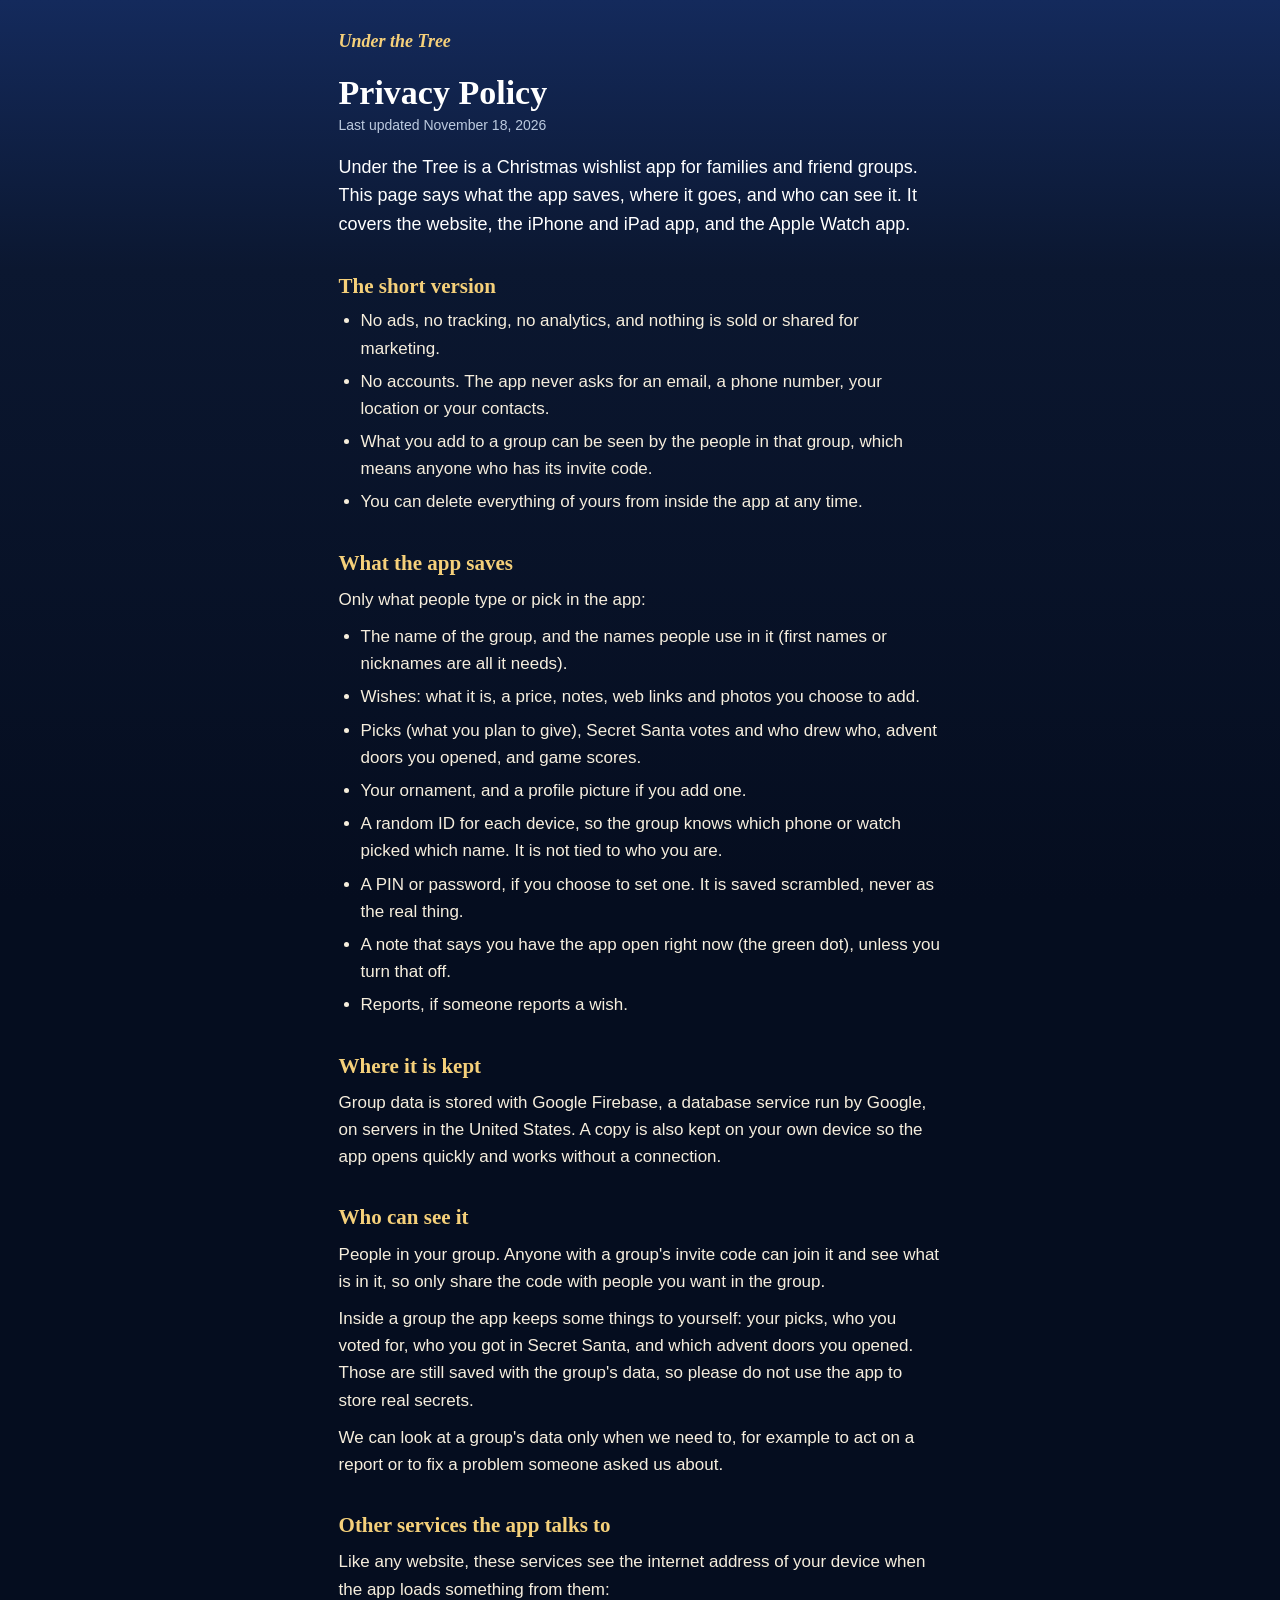
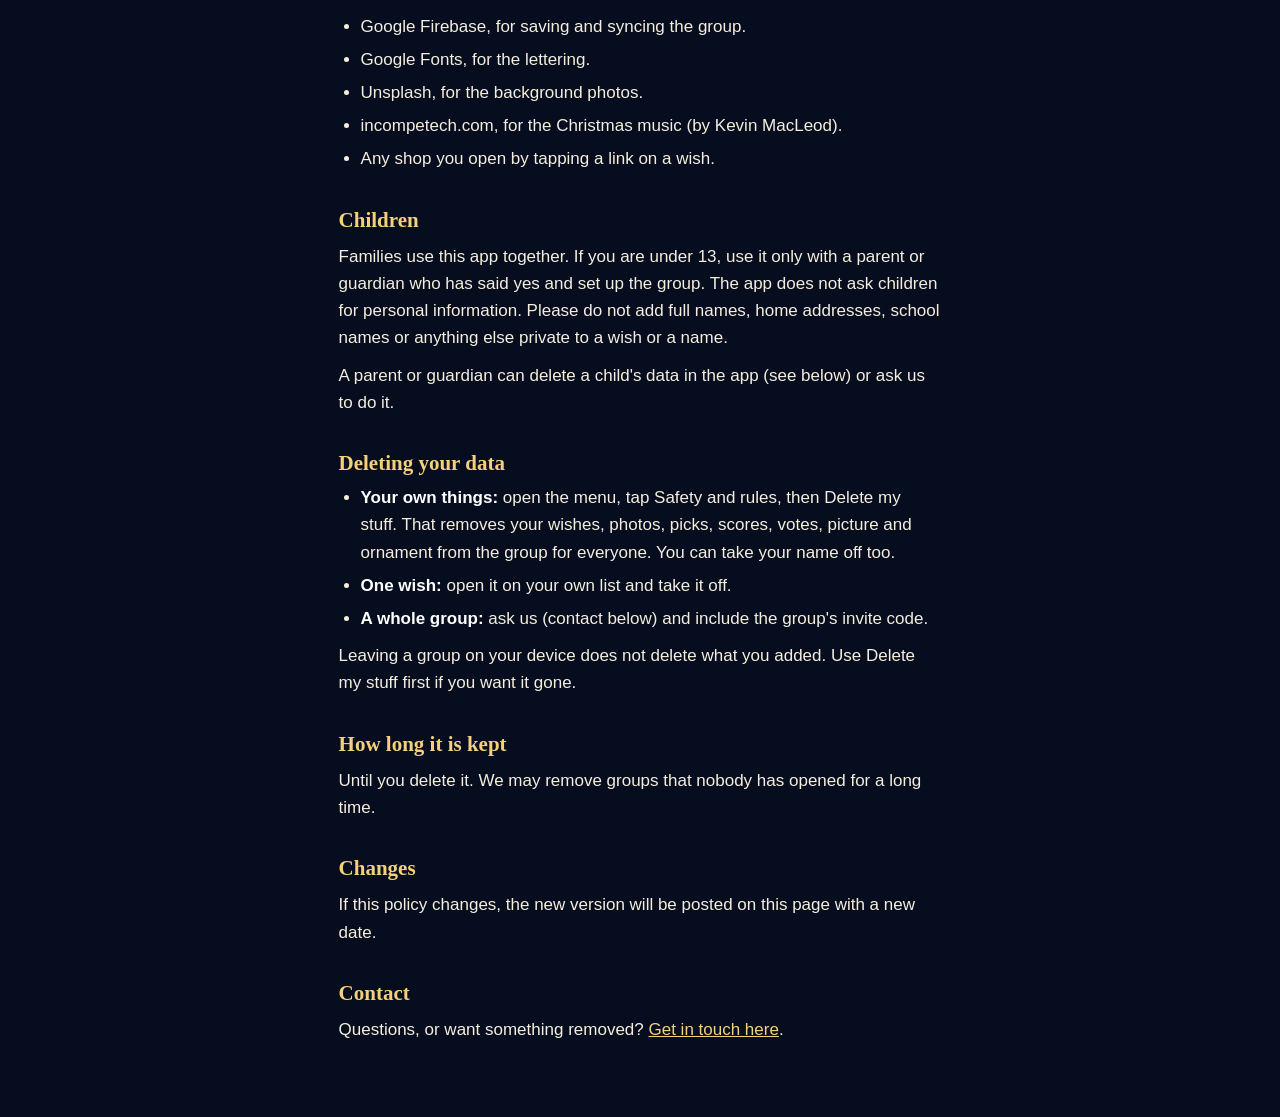
==== privacy.html @ 67383706 "Safety and rules: report or hide a wish, hide a list, delete my stuff, privacy, terms and help pages" ====
<!doctype html>
<html lang="en">
<head>
<meta charset="utf-8">
<meta name="viewport" content="width=device-width,initial-scale=1">
<title>Privacy Policy - Under the Tree</title>
<link rel="icon" href="icon-192.png">
<link rel="stylesheet" href="legal.css">
</head>
<body>
<main>
<a class="home" href="./">Under the Tree</a>
<h1>Privacy Policy</h1>
<p class="date">Last updated November 18, 2026</p>

<p class="lead">Under the Tree is a Christmas wishlist app for families and friend groups. This page says what the app saves, where it goes, and who can see it. It covers the website, the iPhone and iPad app, and the Apple Watch app.</p>

<h2>The short version</h2>
<ul>
<li>No ads, no tracking, no analytics, and nothing is sold or shared for marketing.</li>
<li>No accounts. The app never asks for an email, a phone number, your location or your contacts.</li>
<li>What you add to a group can be seen by the people in that group, which means anyone who has its invite code.</li>
<li>You can delete everything of yours from inside the app at any time.</li>
</ul>

<h2>What the app saves</h2>
<p>Only what people type or pick in the app:</p>
<ul>
<li>The name of the group, and the names people use in it (first names or nicknames are all it needs).</li>
<li>Wishes: what it is, a price, notes, web links and photos you choose to add.</li>
<li>Picks (what you plan to give), Secret Santa votes and who drew who, advent doors you opened, and game scores.</li>
<li>Your ornament, and a profile picture if you add one.</li>
<li>A random ID for each device, so the group knows which phone or watch picked which name. It is not tied to who you are.</li>
<li>A PIN or password, if you choose to set one. It is saved scrambled, never as the real thing.</li>
<li>A note that says you have the app open right now (the green dot), unless you turn that off.</li>
<li>Reports, if someone reports a wish.</li>
</ul>

<h2>Where it is kept</h2>
<p>Group data is stored with Google Firebase, a database service run by Google, on servers in the United States. A copy is also kept on your own device so the app opens quickly and works without a connection.</p>

<h2>Who can see it</h2>
<p>People in your group. Anyone with a group's invite code can join it and see what is in it, so only share the code with people you want in the group.</p>
<p>Inside a group the app keeps some things to yourself: your picks, who you voted for, who you got in Secret Santa, and which advent doors you opened. Those are still saved with the group's data, so please do not use the app to store real secrets.</p>
<p>We can look at a group's data only when we need to, for example to act on a report or to fix a problem someone asked us about.</p>

<h2>Other services the app talks to</h2>
<p>Like any website, these services see the internet address of your device when the app loads something from them:</p>
<ul>
<li>Google Firebase, for saving and syncing the group.</li>
<li>Google Fonts, for the lettering.</li>
<li>Unsplash, for the background photos.</li>
<li>incompetech.com, for the Christmas music (by Kevin MacLeod).</li>
<li>Any shop you open by tapping a link on a wish.</li>
</ul>

<h2>Children</h2>
<p>Families use this app together. If you are under 13, use it only with a parent or guardian who has said yes and set up the group. The app does not ask children for personal information. Please do not add full names, home addresses, school names or anything else private to a wish or a name.</p>
<p>A parent or guardian can delete a child's data in the app (see below) or ask us to do it.</p>

<h2>Deleting your data</h2>
<ul>
<li><strong>Your own things:</strong> open the menu, tap Safety and rules, then Delete my stuff. That removes your wishes, photos, picks, scores, votes, picture and ornament from the group for everyone. You can take your name off too.</li>
<li><strong>One wish:</strong> open it on your own list and take it off.</li>
<li><strong>A whole group:</strong> ask us (contact below) and include the group's invite code.</li>
</ul>
<p>Leaving a group on your device does not delete what you added. Use Delete my stuff first if you want it gone.</p>

<h2>How long it is kept</h2>
<p>Until you delete it. We may remove groups that nobody has opened for a long time.</p>

<h2>Changes</h2>
<p>If this policy changes, the new version will be posted on this page with a new date.</p>

<h2>Contact</h2>
<p id="contact">Questions, or want something removed? <a href="support.html">Get in touch here</a>.</p>
</main>
</body>
</html>
---- legal.css ----
/* The privacy, terms and help pages: quiet and easy to read, in the app's own colors. */
:root { --night: #0b1730; --deep: #050d1f; --gold: #f5d07a; --cream: #f6eedd; --muted: #bccadf; --line: rgba(255, 255, 255, .14); }
* { box-sizing: border-box; }
html { background: var(--deep); }
body { margin: 0; min-height: 100vh; background: linear-gradient(#142a5c, var(--night) 30%, var(--deep)) fixed; color: var(--cream); font: 17px/1.6 "DM Sans", -apple-system, "Segoe UI", Roboto, sans-serif; }
main { max-width: 68ch; margin: 0 auto; padding: 28px 20px 64px; }
.home { display: inline-block; color: var(--gold); font: italic 700 18px/1 Georgia, "Times New Roman", serif; text-decoration: none; }
h1 { font: 700 34px/1.15 Georgia, "Times New Roman", serif; margin: 18px 0 2px; color: #fff; }
h2 { font: 700 21px/1.25 Georgia, "Times New Roman", serif; margin: 34px 0 6px; color: var(--gold); }
p, li { color: var(--cream); }
p { margin: 10px 0; }
ul { margin: 8px 0; padding-left: 22px; }
li { margin: 6px 0; }
.date { color: var(--muted); font-size: 14px; margin: 0; }
.lead { font-size: 18px; color: #fff; margin-top: 16px; }
a { color: var(--gold); }
a:focus-visible { outline: 2px solid var(--gold); outline-offset: 3px; border-radius: 3px; }
strong { color: #fff; }
.foot { margin-top: 36px; padding-top: 16px; border-top: 1px solid var(--line); display: flex; gap: 22px; font-size: 15px; }
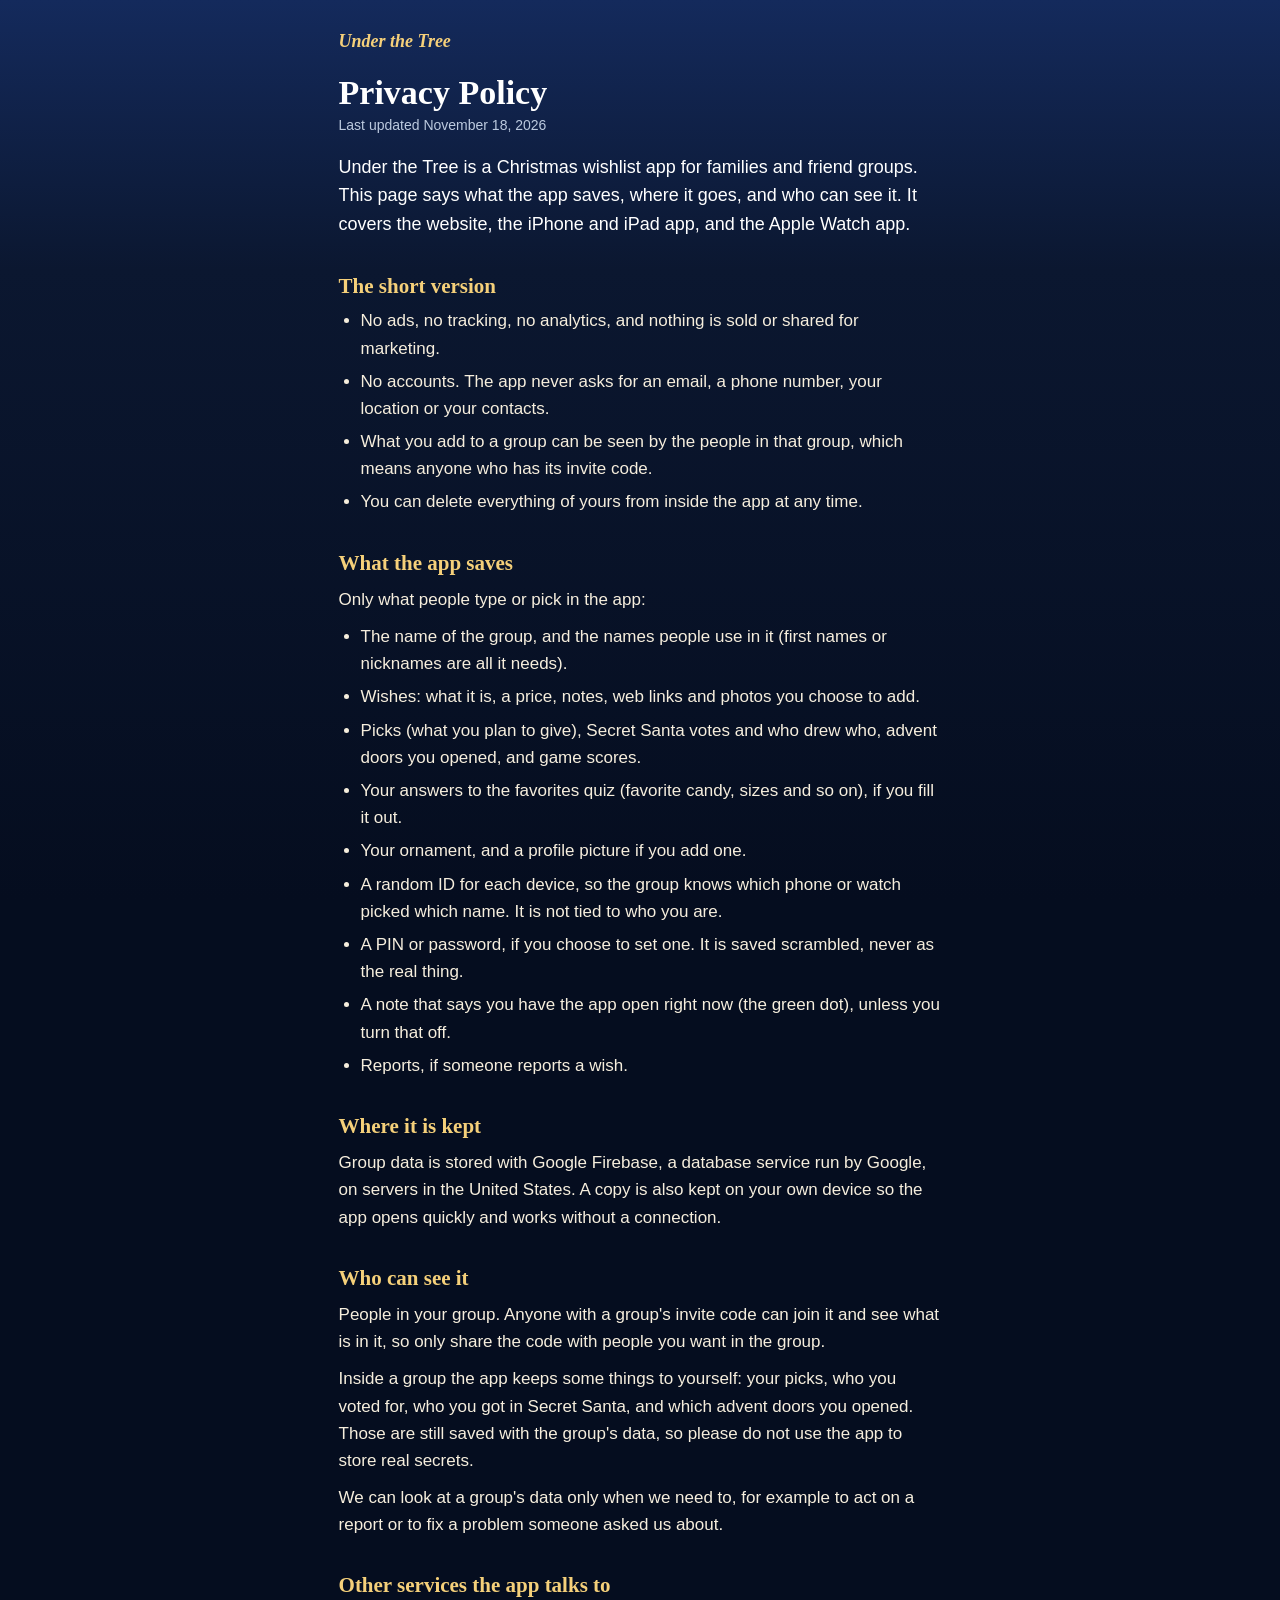
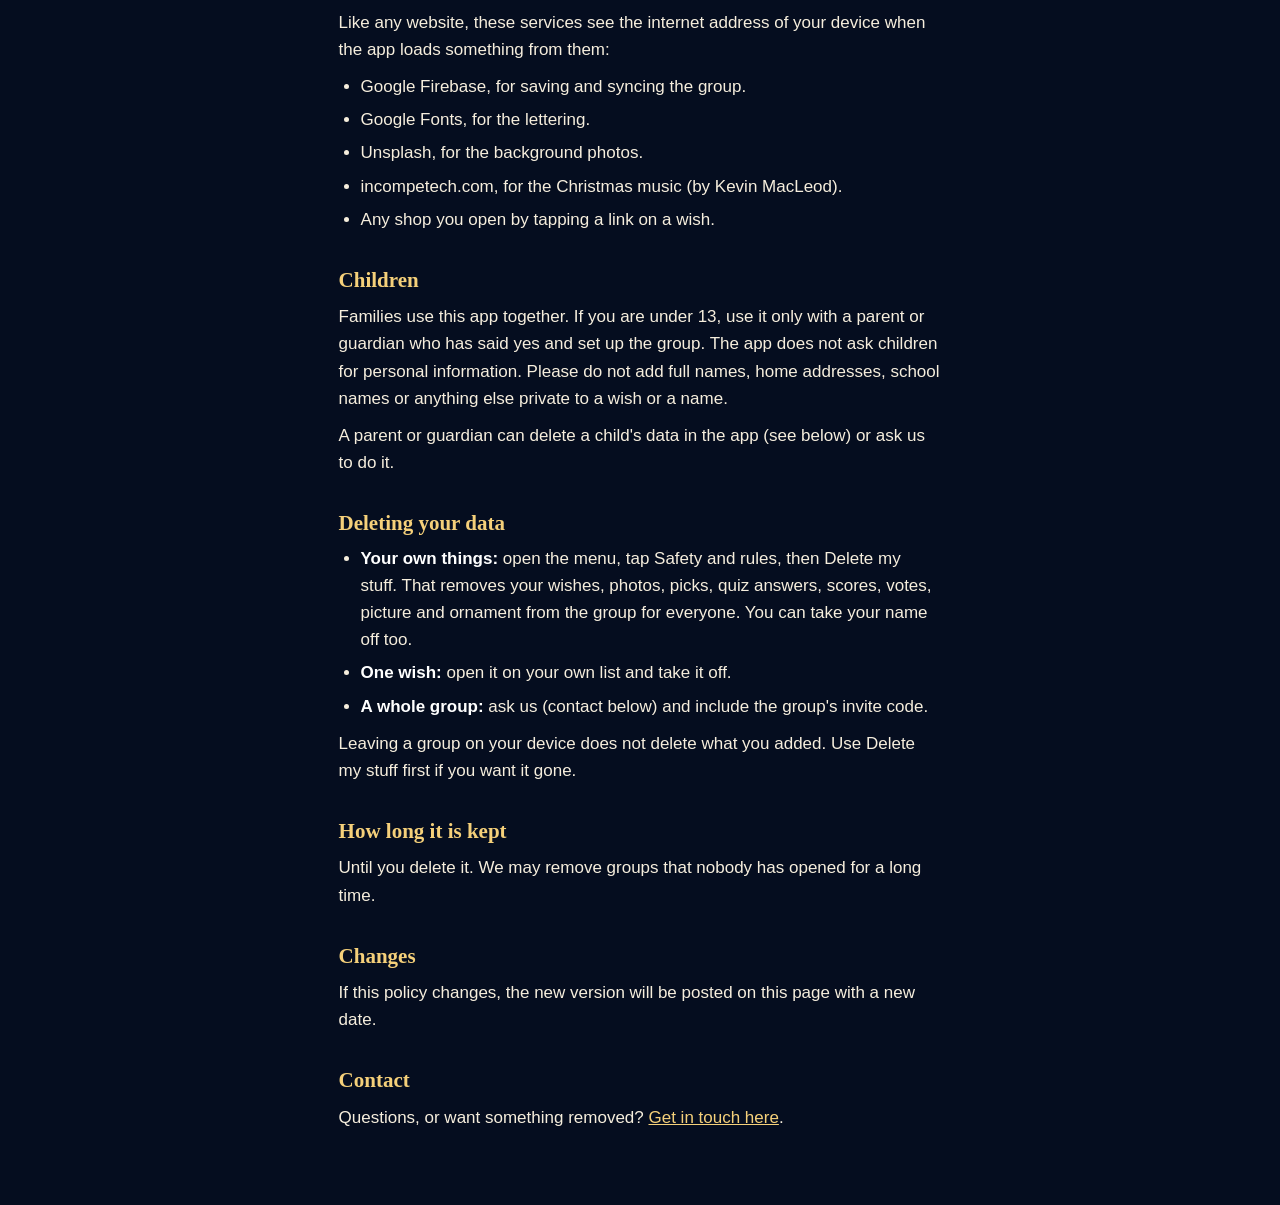
==== commit 8b4243d6: "Favorites quiz: answer quick questions about yourself, and everyone can read them on your list Co-Au" ====
--- a/privacy.html
+++ b/privacy.html
@@ -29,6 +29,7 @@
 <li>The name of the group, and the names people use in it (first names or nicknames are all it needs).</li>
 <li>Wishes: what it is, a price, notes, web links and photos you choose to add.</li>
 <li>Picks (what you plan to give), Secret Santa votes and who drew who, advent doors you opened, and game scores.</li>
+<li>Your answers to the favorites quiz (favorite candy, sizes and so on), if you fill it out.</li>
 <li>Your ornament, and a profile picture if you add one.</li>
 <li>A random ID for each device, so the group knows which phone or watch picked which name. It is not tied to who you are.</li>
 <li>A PIN or password, if you choose to set one. It is saved scrambled, never as the real thing.</li>
@@ -60,7 +61,7 @@
 
 <h2>Deleting your data</h2>
 <ul>
-<li><strong>Your own things:</strong> open the menu, tap Safety and rules, then Delete my stuff. That removes your wishes, photos, picks, scores, votes, picture and ornament from the group for everyone. You can take your name off too.</li>
+<li><strong>Your own things:</strong> open the menu, tap Safety and rules, then Delete my stuff. That removes your wishes, photos, picks, quiz answers, scores, votes, picture and ornament from the group for everyone. You can take your name off too.</li>
 <li><strong>One wish:</strong> open it on your own list and take it off.</li>
 <li><strong>A whole group:</strong> ask us (contact below) and include the group's invite code.</li>
 </ul>
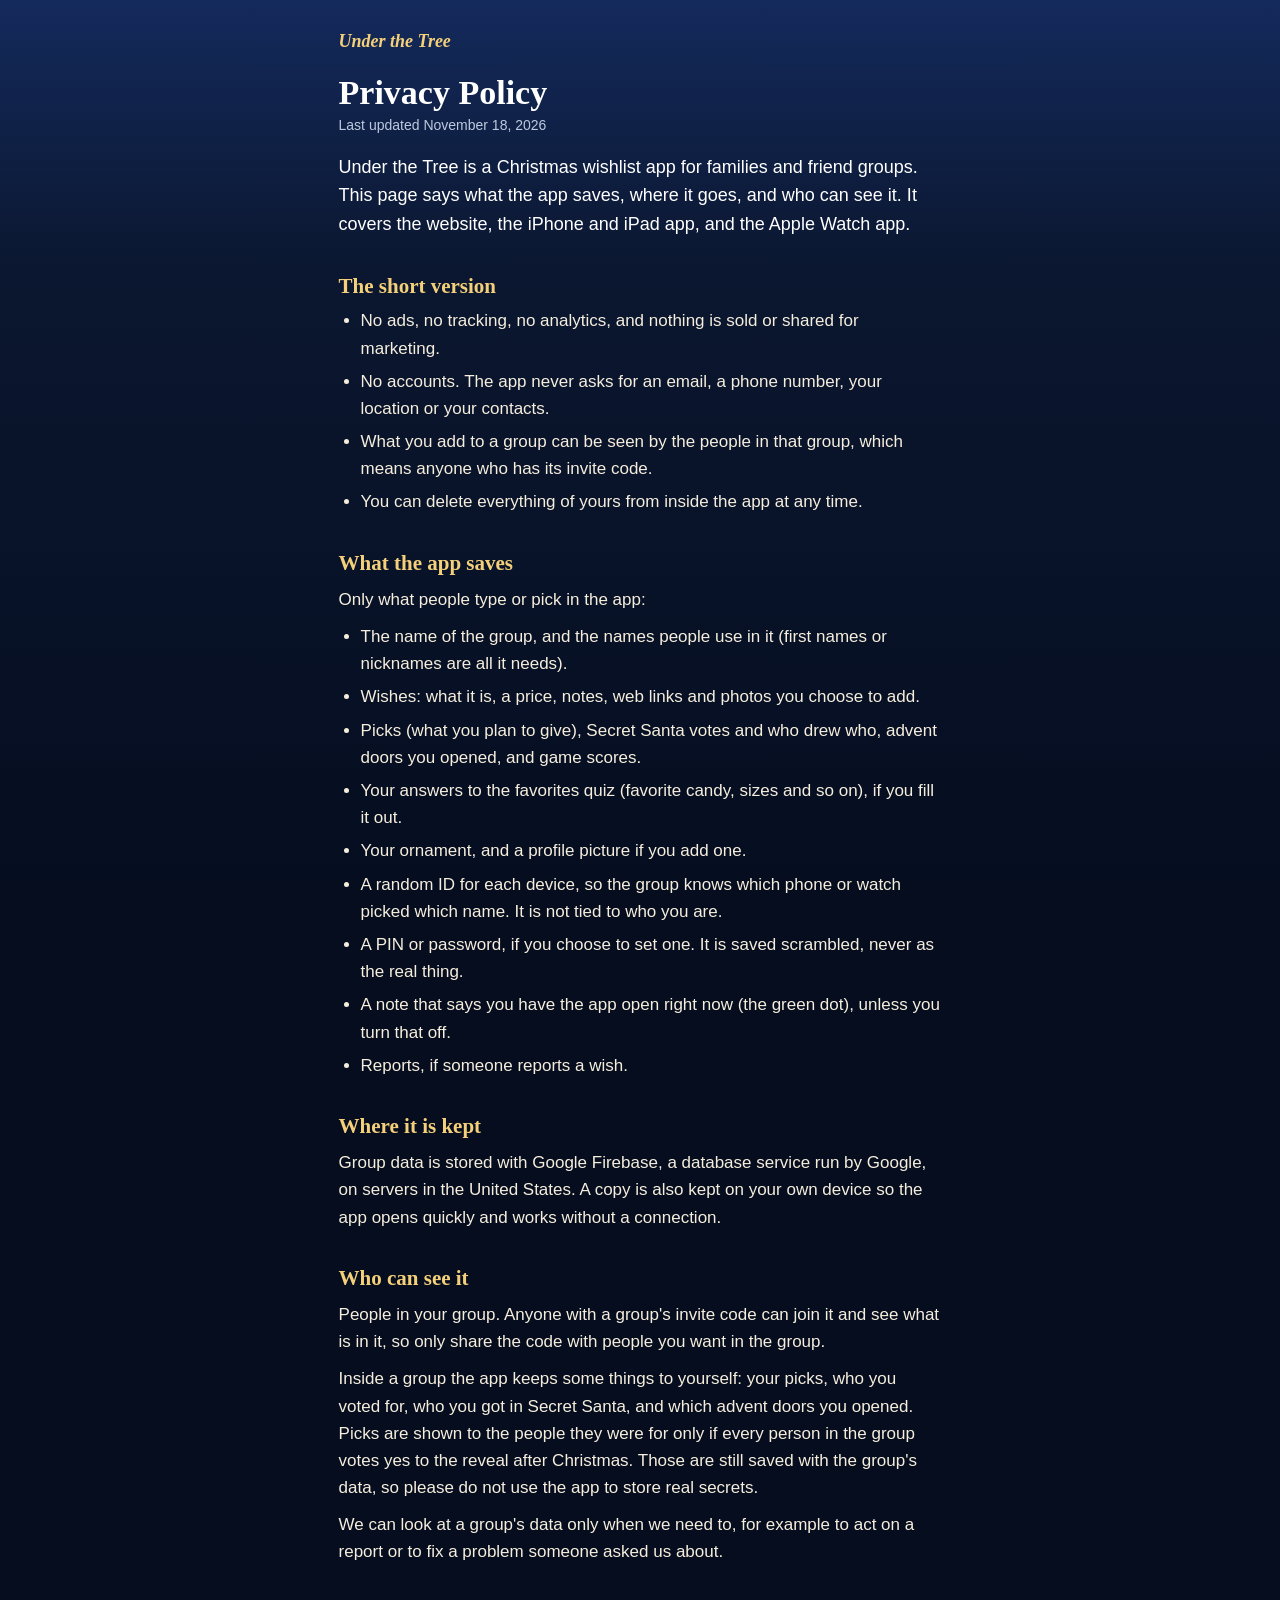
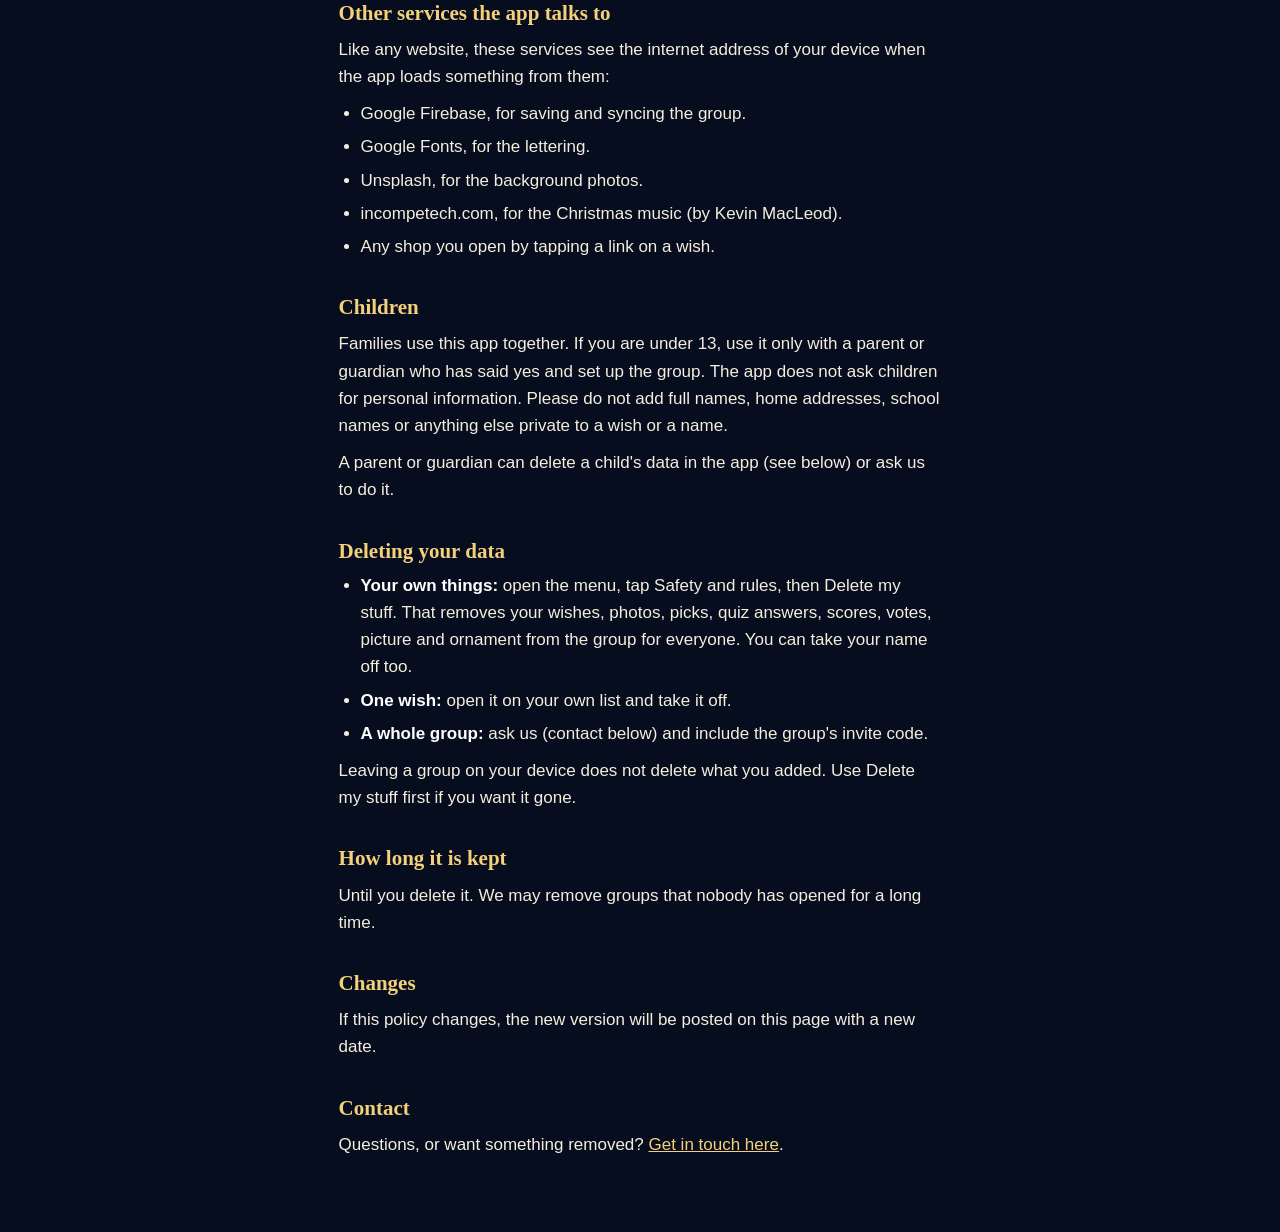
==== commit 0e3d9558: "Christmas Day reveal: everyone votes, and who gave what opens only when every person says yes Co-Aut" ====
--- a/privacy.html
+++ b/privacy.html
@@ -42,7 +42,7 @@
 
 <h2>Who can see it</h2>
 <p>People in your group. Anyone with a group's invite code can join it and see what is in it, so only share the code with people you want in the group.</p>
-<p>Inside a group the app keeps some things to yourself: your picks, who you voted for, who you got in Secret Santa, and which advent doors you opened. Those are still saved with the group's data, so please do not use the app to store real secrets.</p>
+<p>Inside a group the app keeps some things to yourself: your picks, who you voted for, who you got in Secret Santa, and which advent doors you opened. Picks are shown to the people they were for only if every person in the group votes yes to the reveal after Christmas. Those are still saved with the group's data, so please do not use the app to store real secrets.</p>
 <p>We can look at a group's data only when we need to, for example to act on a report or to fix a problem someone asked us about.</p>
 
 <h2>Other services the app talks to</h2>
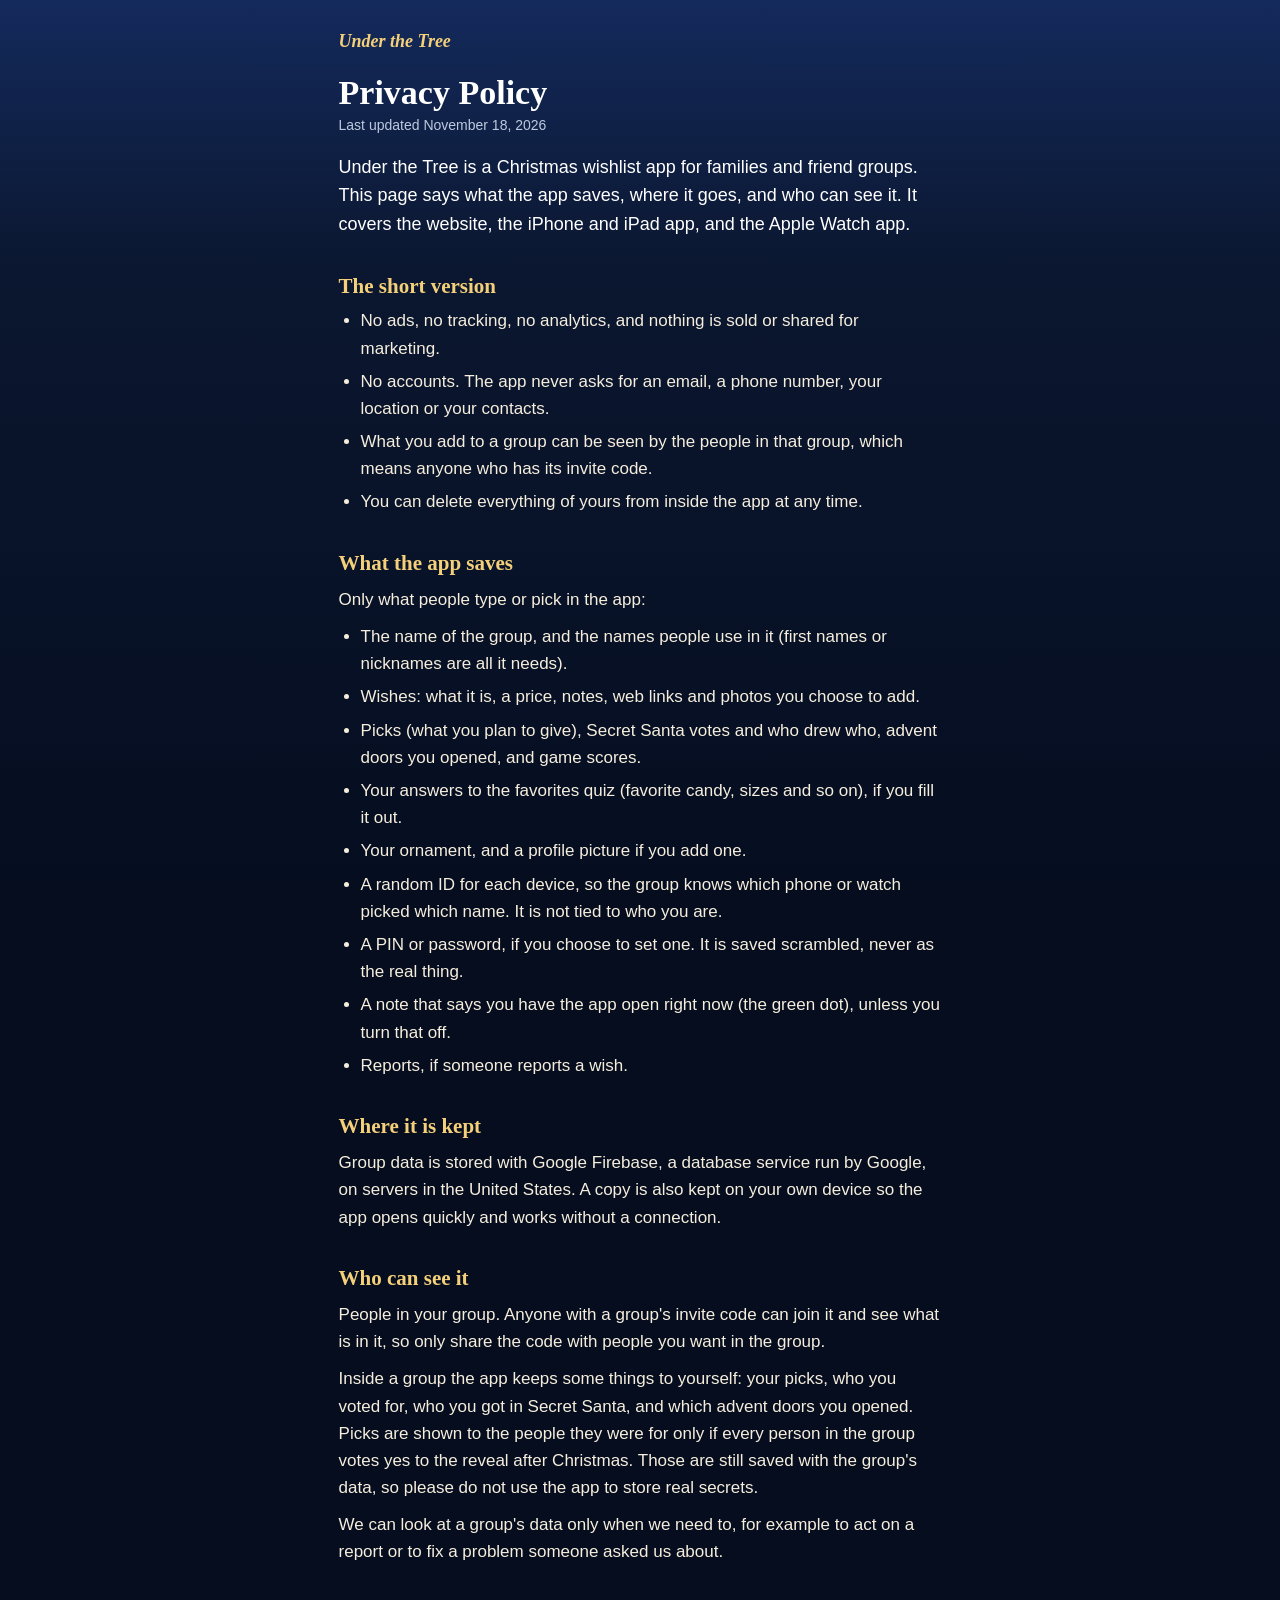
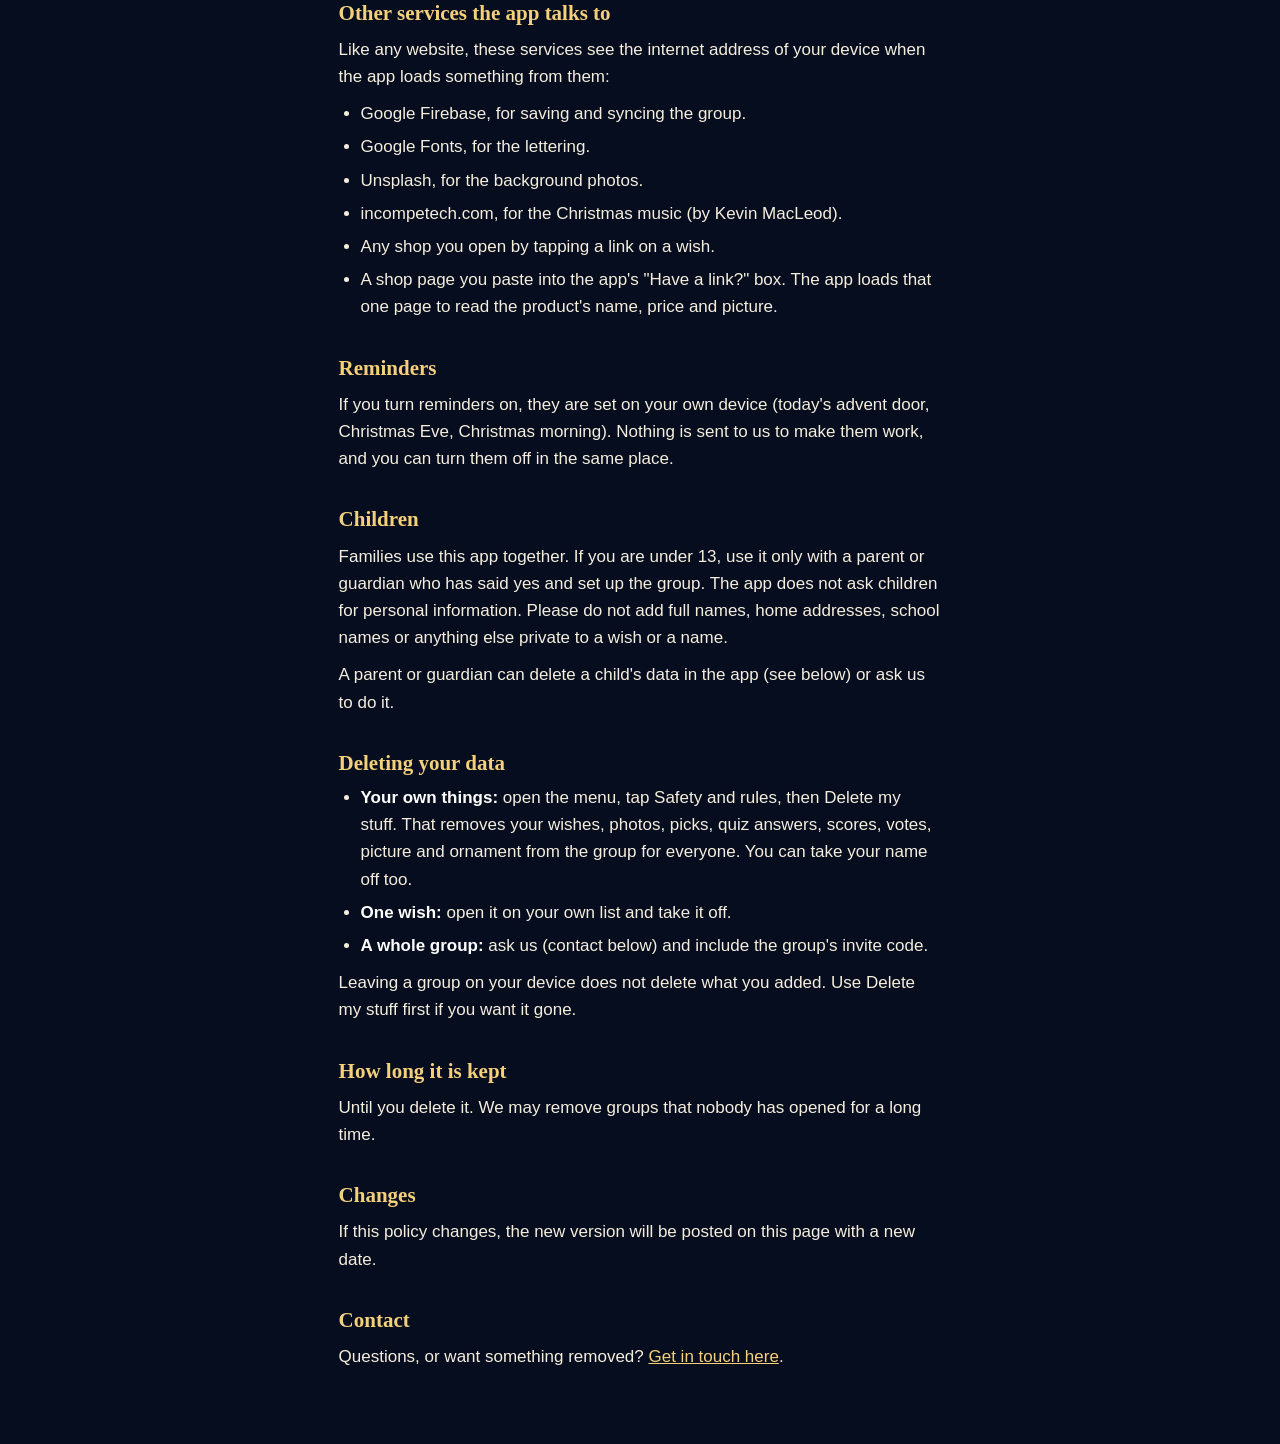
==== commit 06c89e89: "Privacy page covers paste-a-link and reminders Co-Authored-By: Claude Fable 5.2 <noreply@anthropic.c" ====
--- a/privacy.html
+++ b/privacy.html
@@ -53,7 +53,11 @@
 <li>Unsplash, for the background photos.</li>
 <li>incompetech.com, for the Christmas music (by Kevin MacLeod).</li>
 <li>Any shop you open by tapping a link on a wish.</li>
+<li>A shop page you paste into the app's "Have a link?" box. The app loads that one page to read the product's name, price and picture.</li>
 </ul>
+
+<h2>Reminders</h2>
+<p>If you turn reminders on, they are set on your own device (today's advent door, Christmas Eve, Christmas morning). Nothing is sent to us to make them work, and you can turn them off in the same place.</p>
 
 <h2>Children</h2>
 <p>Families use this app together. If you are under 13, use it only with a parent or guardian who has said yes and set up the group. The app does not ask children for personal information. Please do not add full names, home addresses, school names or anything else private to a wish or a name.</p>
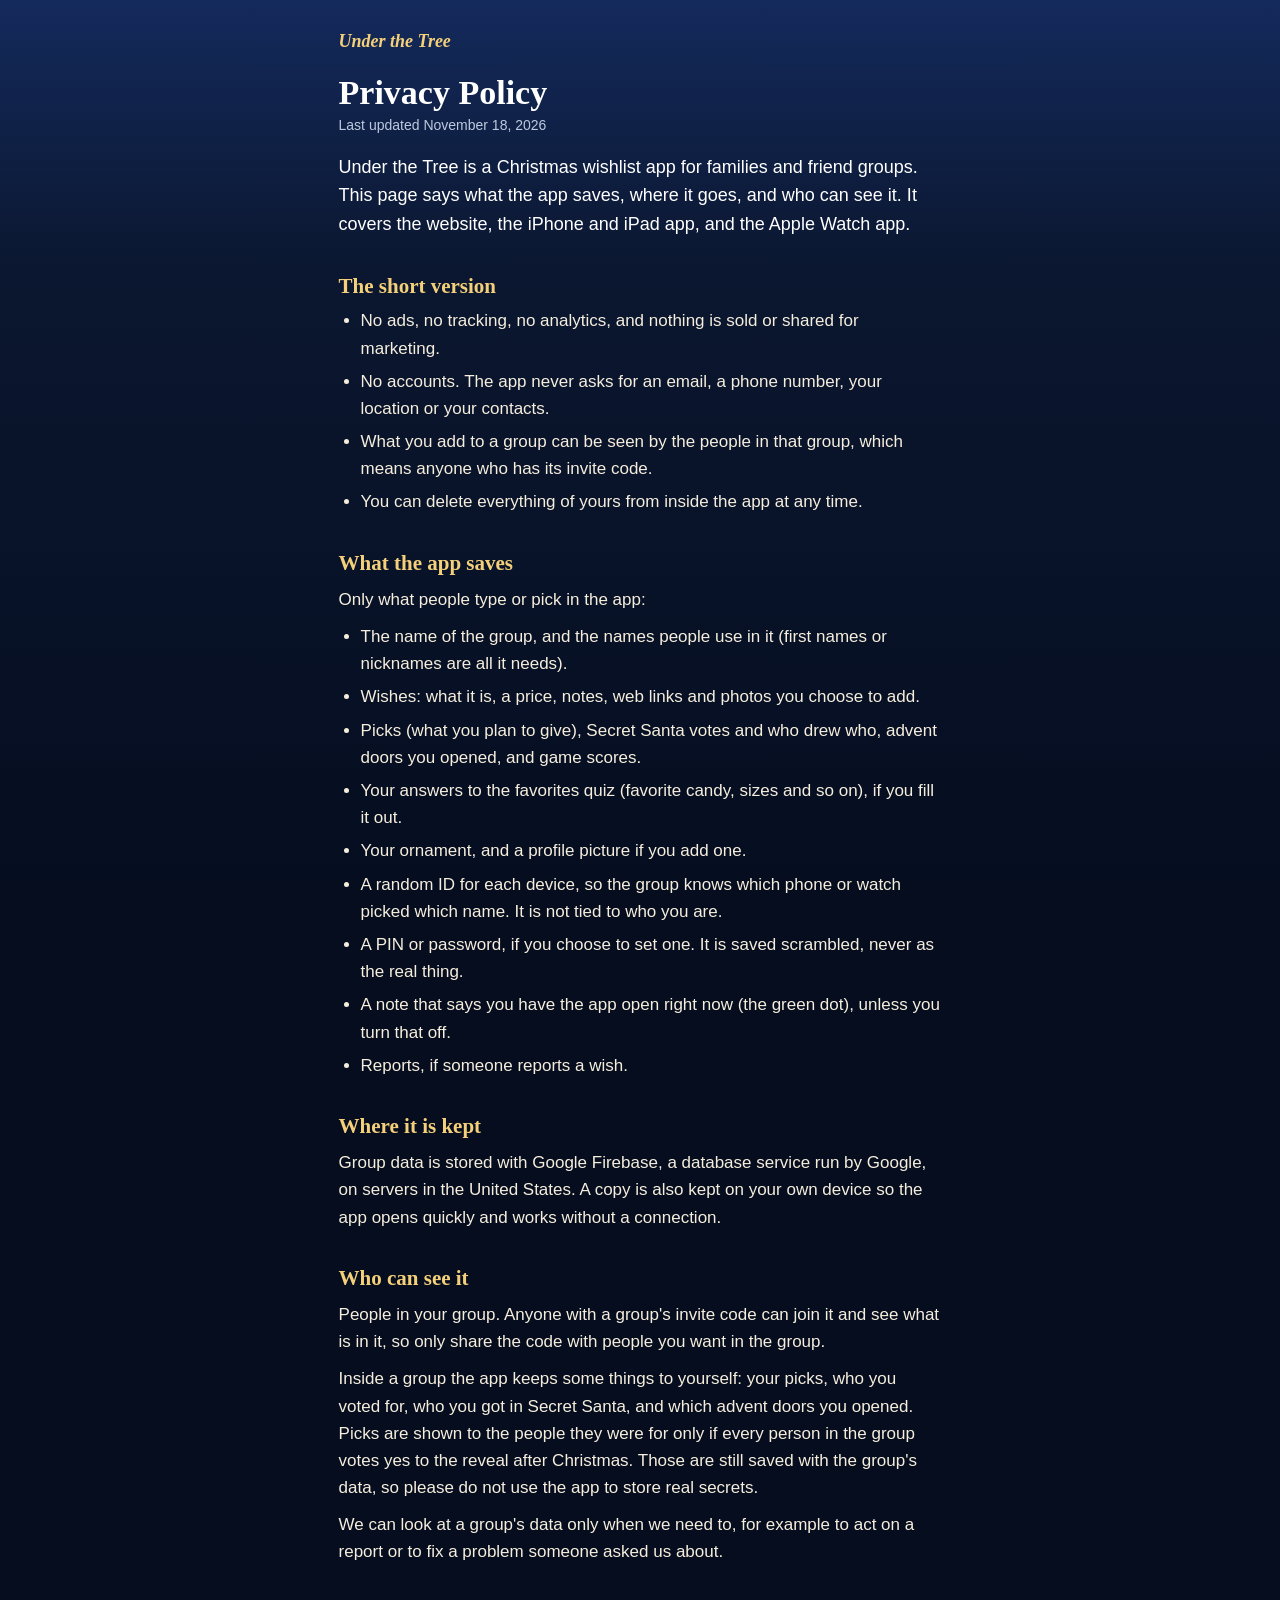
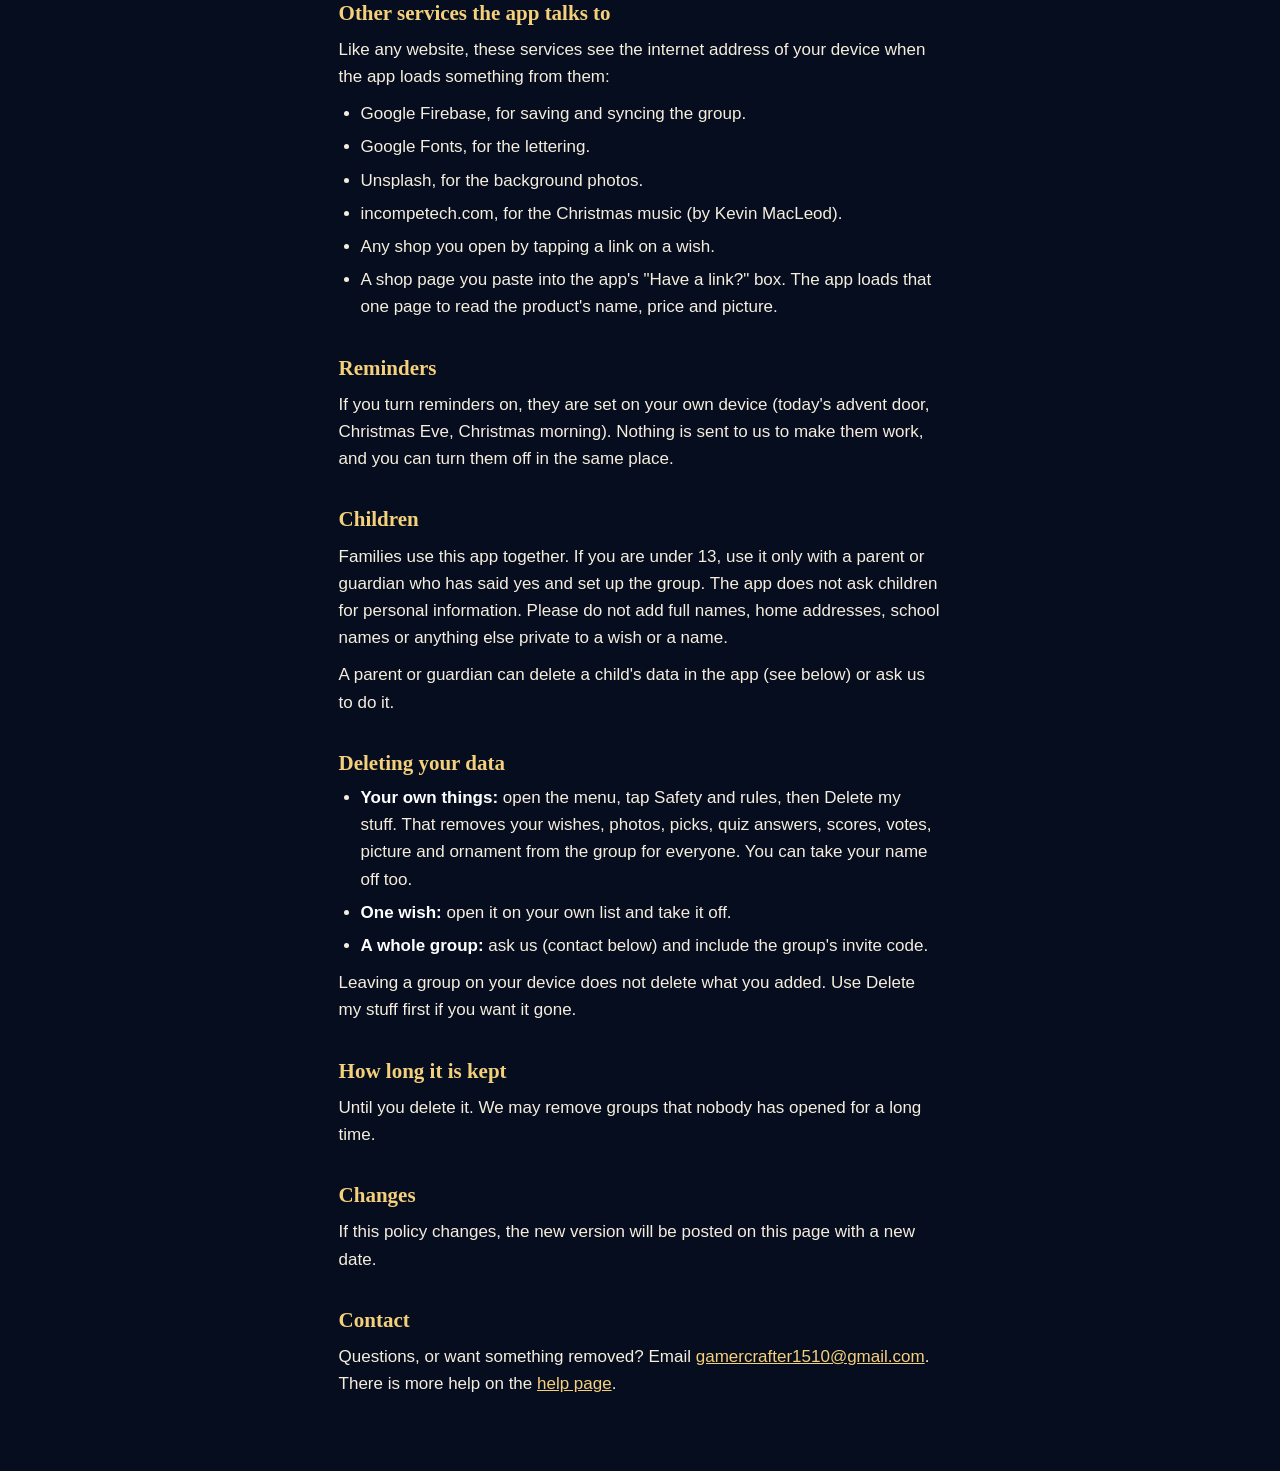
==== commit 13cd95c7: "Help, privacy and terms pages: contact email Co-Authored-By: Claude Fable 5.2 <noreply@anthropic.com" ====
--- a/privacy.html
+++ b/privacy.html
@@ -78,7 +78,7 @@
 <p>If this policy changes, the new version will be posted on this page with a new date.</p>
 
 <h2>Contact</h2>
-<p id="contact">Questions, or want something removed? <a href="support.html">Get in touch here</a>.</p>
+<p id="contact">Questions, or want something removed? Email <a href="mailto:gamercrafter1510@gmail.com">gamercrafter1510@gmail.com</a>. There is more help on the <a href="support.html">help page</a>.</p>
 </main>
 </body>
 </html>
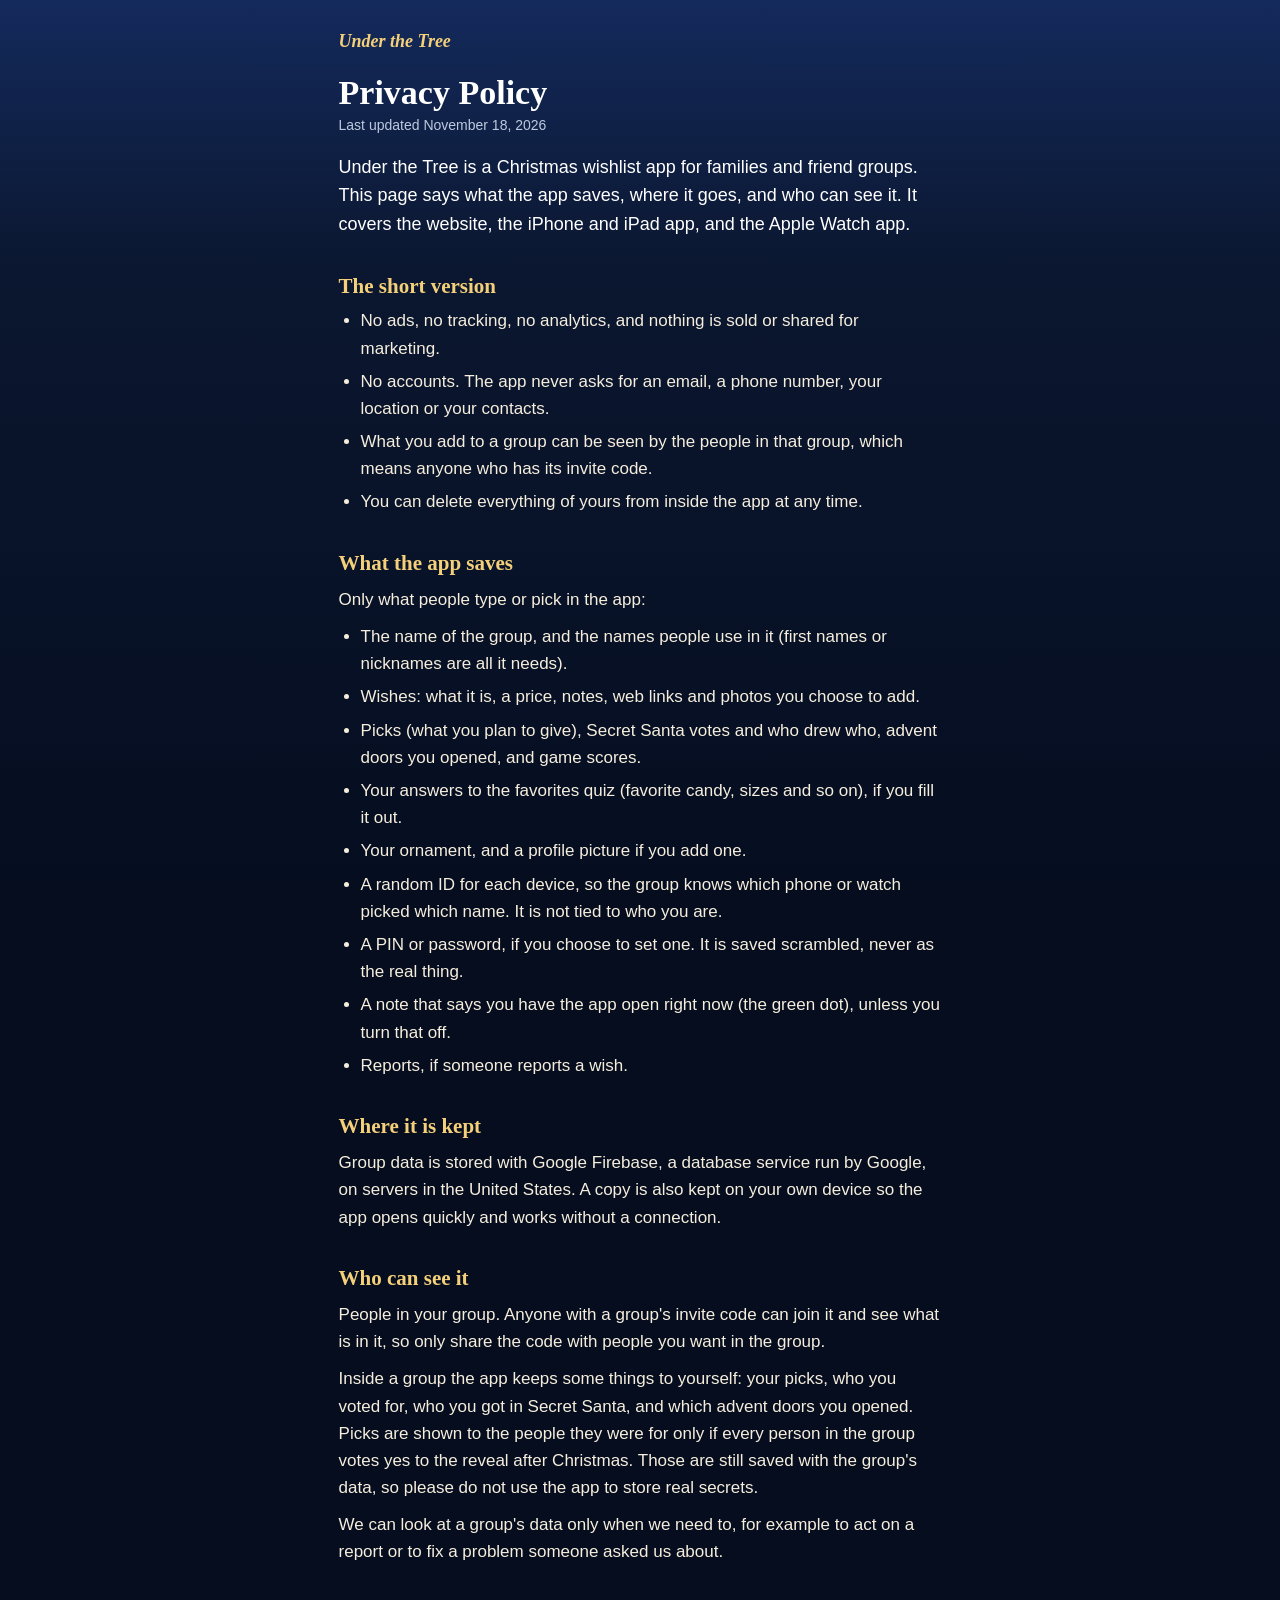
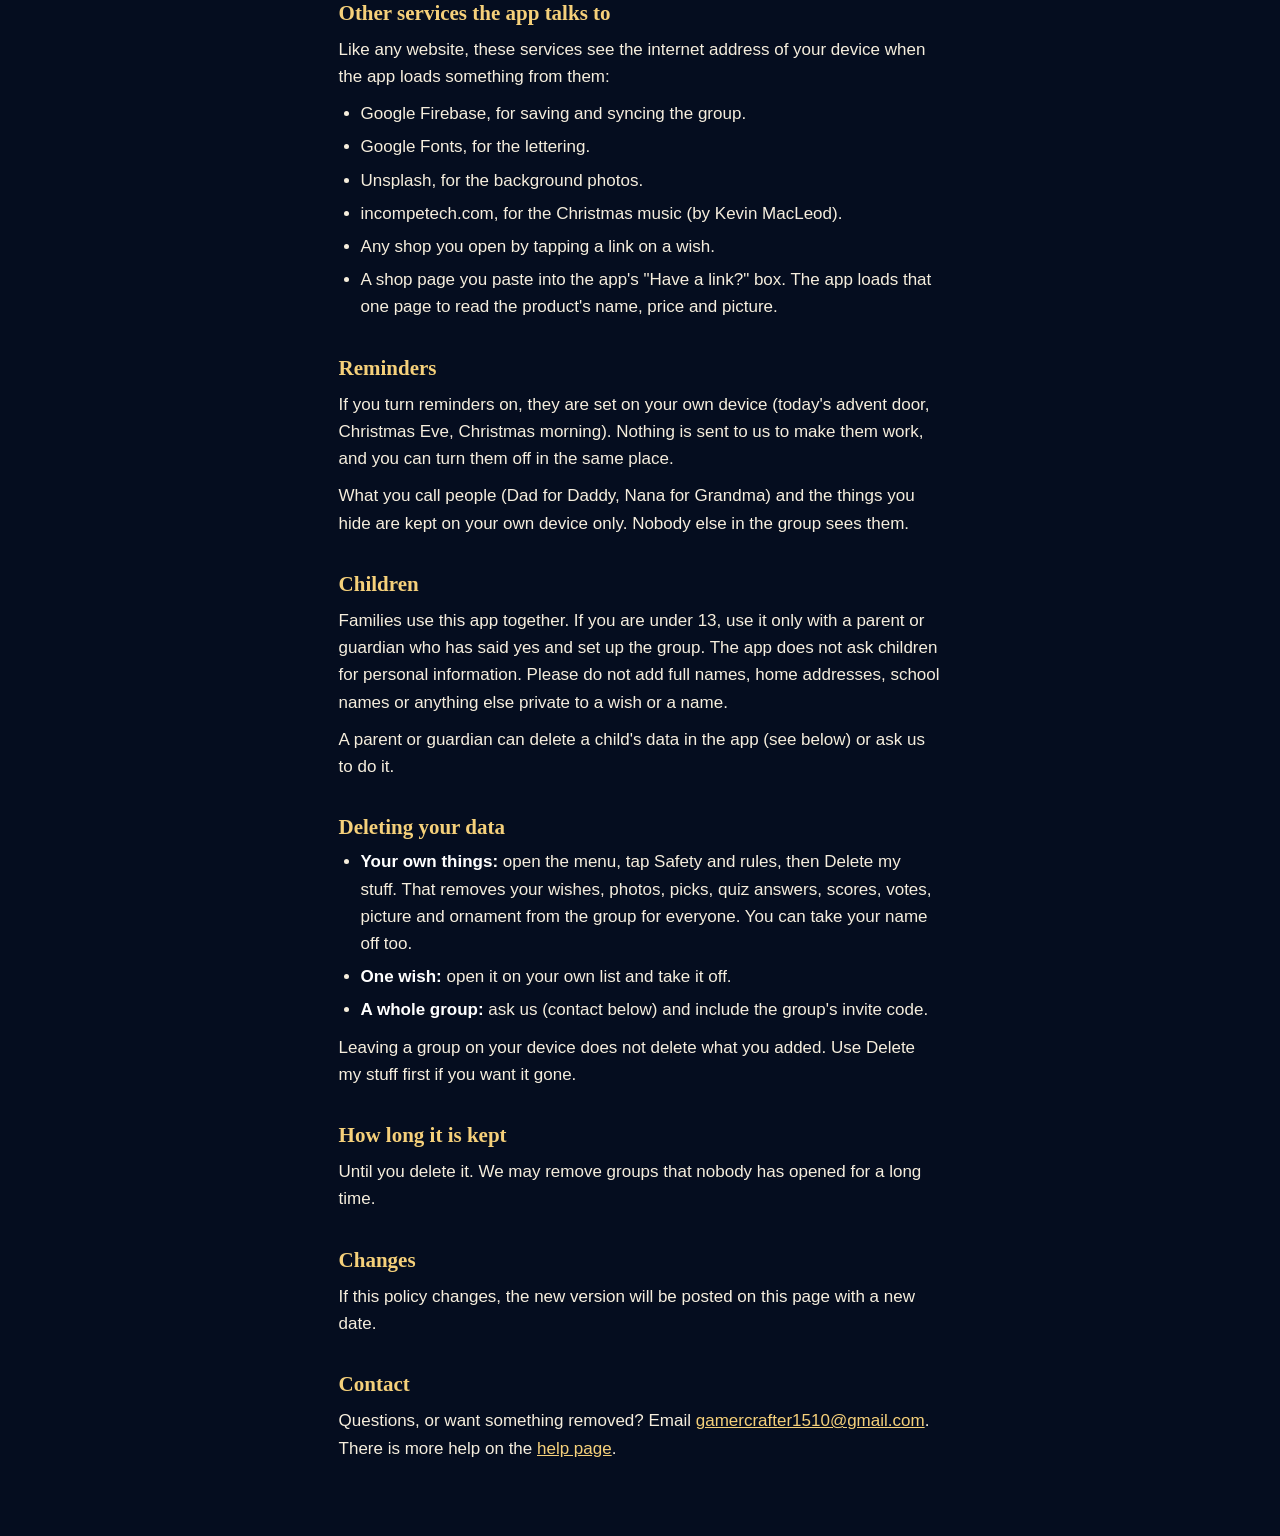
==== commit 9f39b077: "Front page, step-by-step tutorial, nicknames instead of school mode, and safer handling of group dat" ====
--- a/privacy.html
+++ b/privacy.html
@@ -58,6 +58,7 @@
 
 <h2>Reminders</h2>
 <p>If you turn reminders on, they are set on your own device (today's advent door, Christmas Eve, Christmas morning). Nothing is sent to us to make them work, and you can turn them off in the same place.</p>
+<p>What you call people (Dad for Daddy, Nana for Grandma) and the things you hide are kept on your own device only. Nobody else in the group sees them.</p>
 
 <h2>Children</h2>
 <p>Families use this app together. If you are under 13, use it only with a parent or guardian who has said yes and set up the group. The app does not ask children for personal information. Please do not add full names, home addresses, school names or anything else private to a wish or a name.</p>
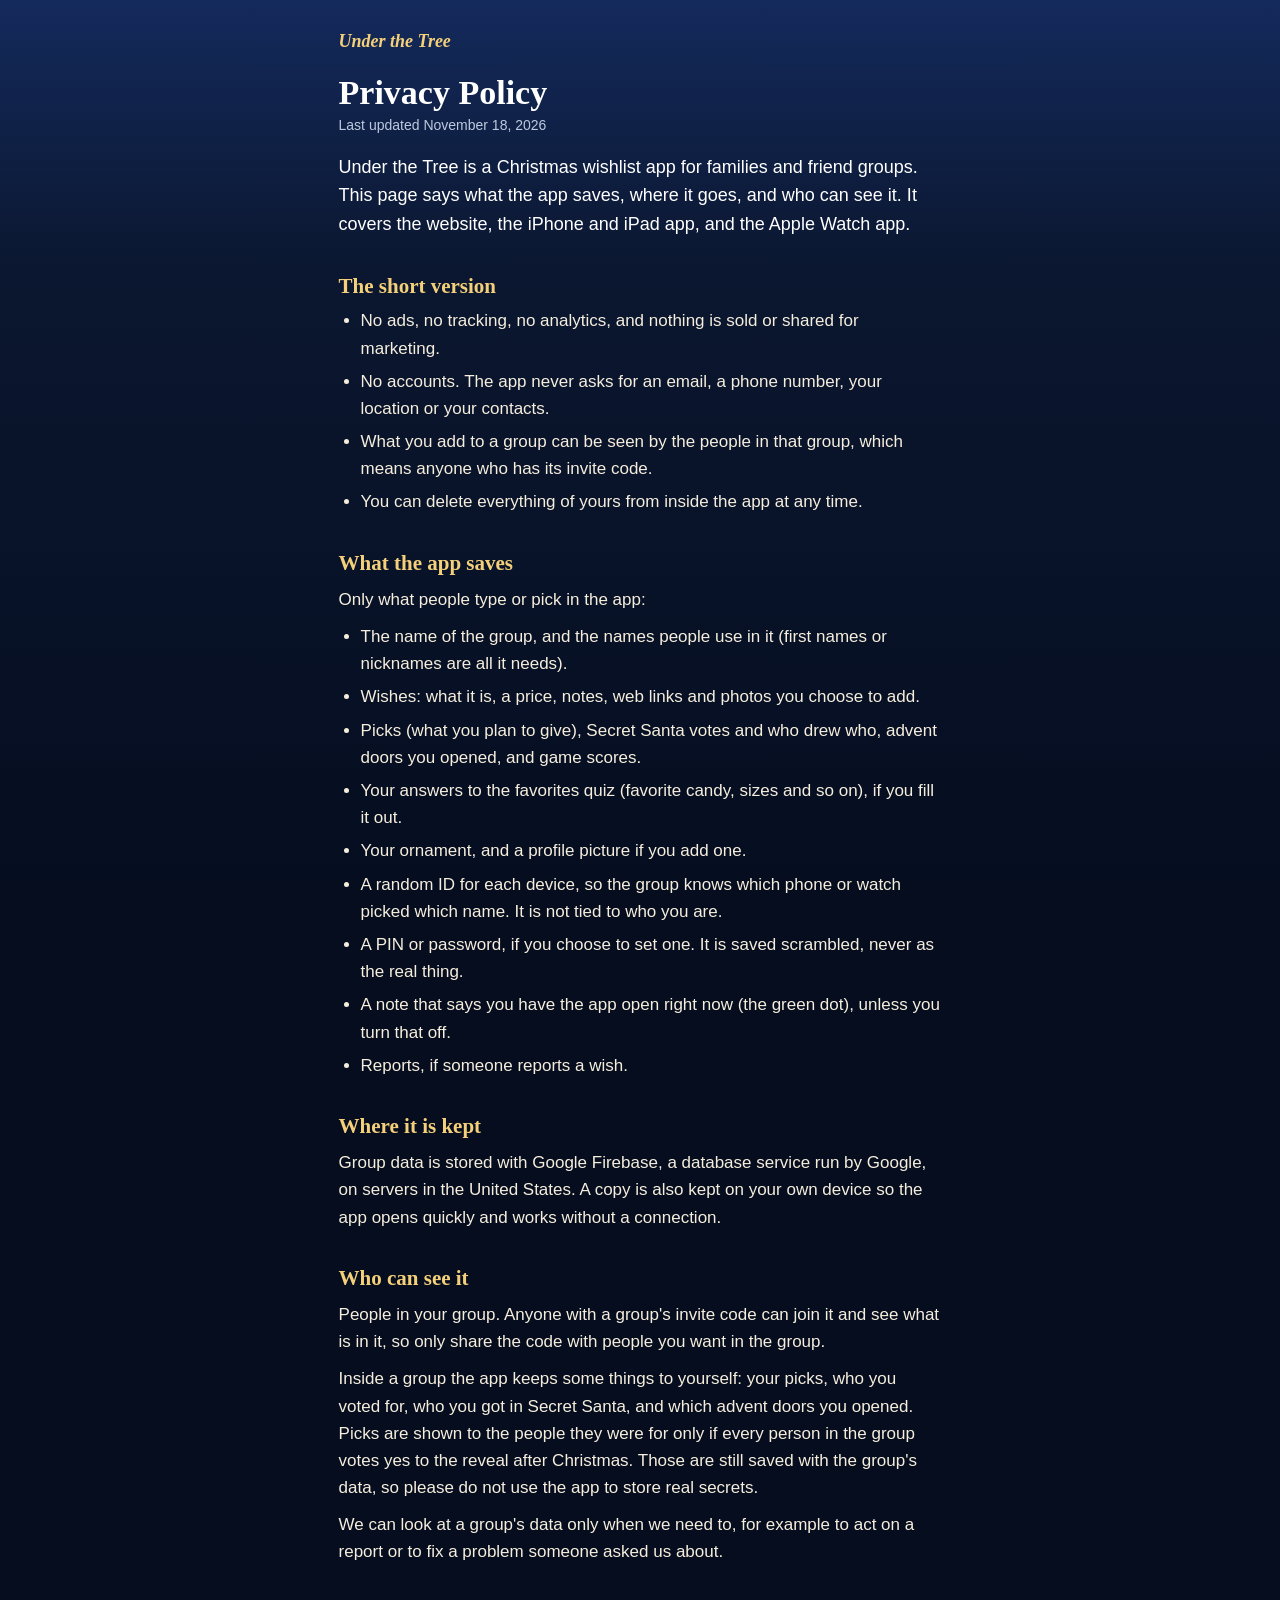
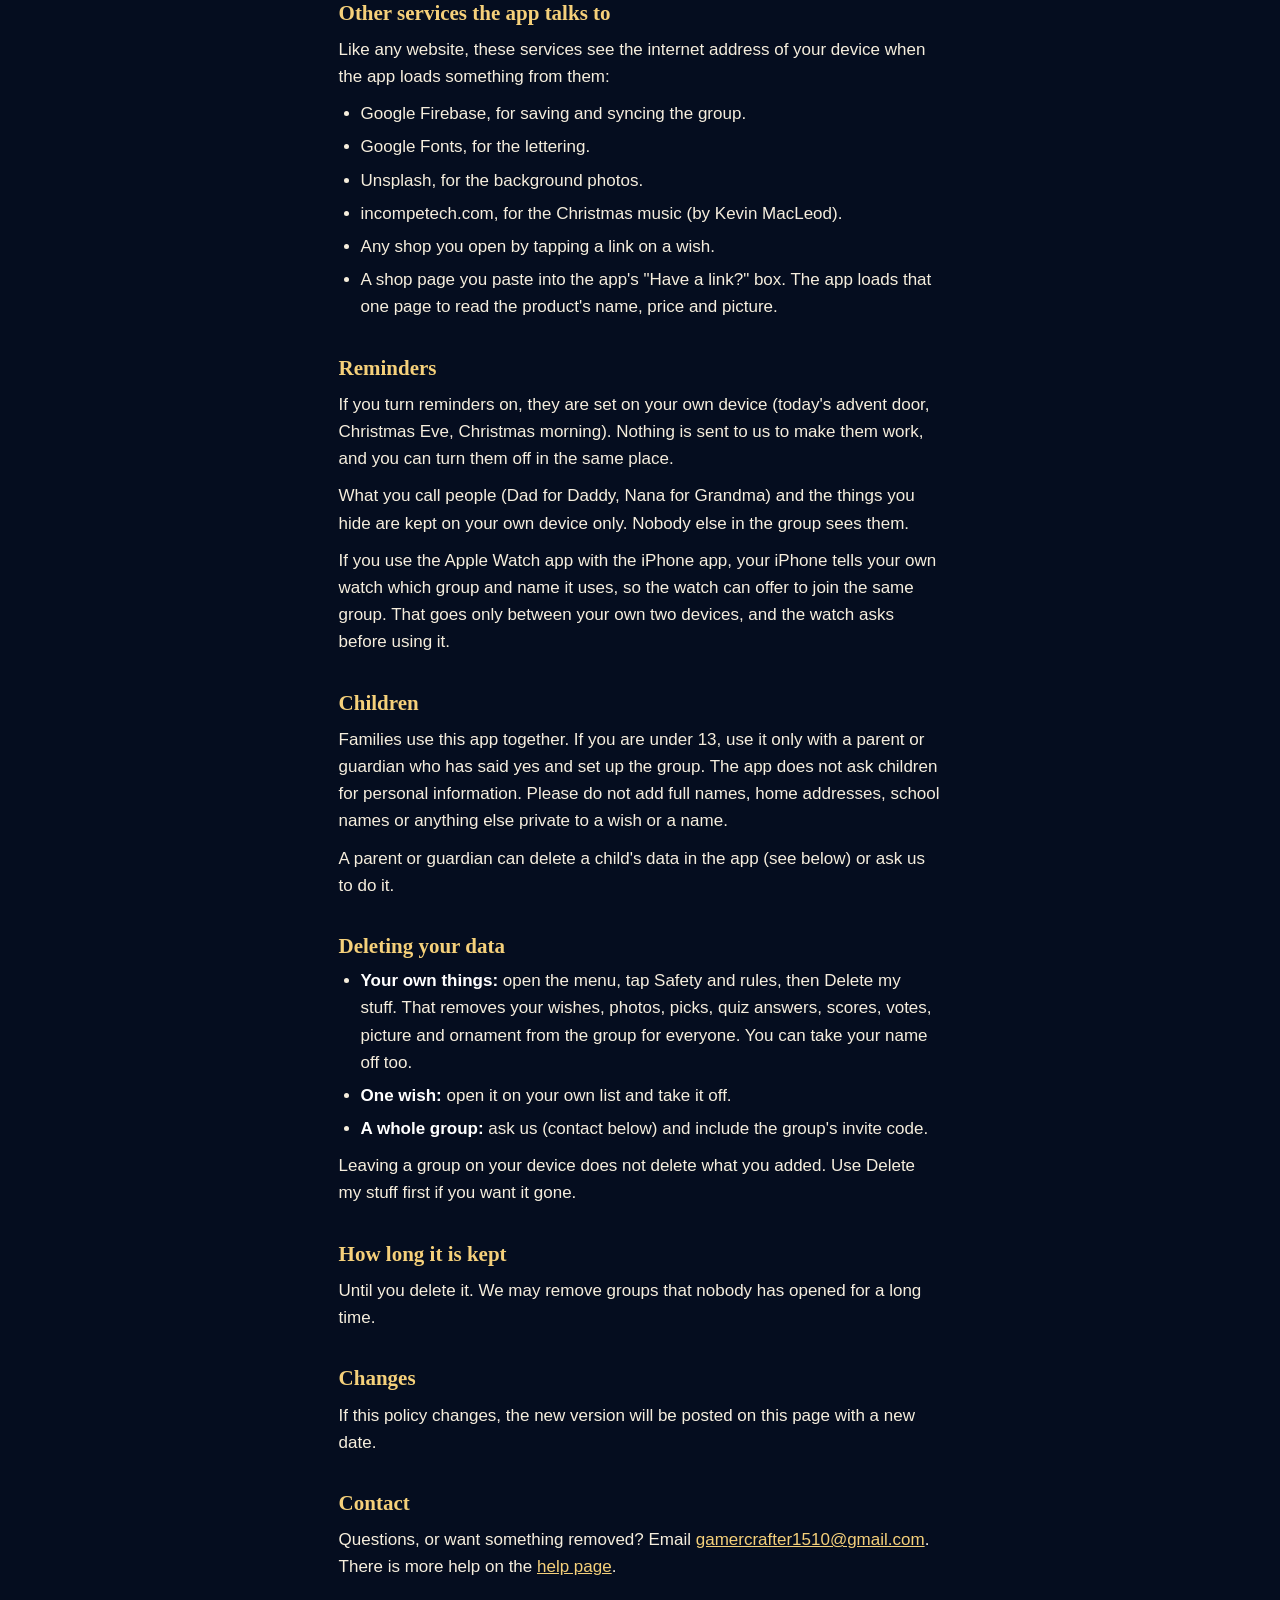
==== commit 02587728: "Privacy page: the iPhone and watch link Co-Authored-By: Claude Fable 5.2 <noreply@anthropic.com>" ====
--- a/privacy.html
+++ b/privacy.html
@@ -59,6 +59,7 @@
 <h2>Reminders</h2>
 <p>If you turn reminders on, they are set on your own device (today's advent door, Christmas Eve, Christmas morning). Nothing is sent to us to make them work, and you can turn them off in the same place.</p>
 <p>What you call people (Dad for Daddy, Nana for Grandma) and the things you hide are kept on your own device only. Nobody else in the group sees them.</p>
+<p>If you use the Apple Watch app with the iPhone app, your iPhone tells your own watch which group and name it uses, so the watch can offer to join the same group. That goes only between your own two devices, and the watch asks before using it.</p>
 
 <h2>Children</h2>
 <p>Families use this app together. If you are under 13, use it only with a parent or guardian who has said yes and set up the group. The app does not ask children for personal information. Please do not add full names, home addresses, school names or anything else private to a wish or a name.</p>
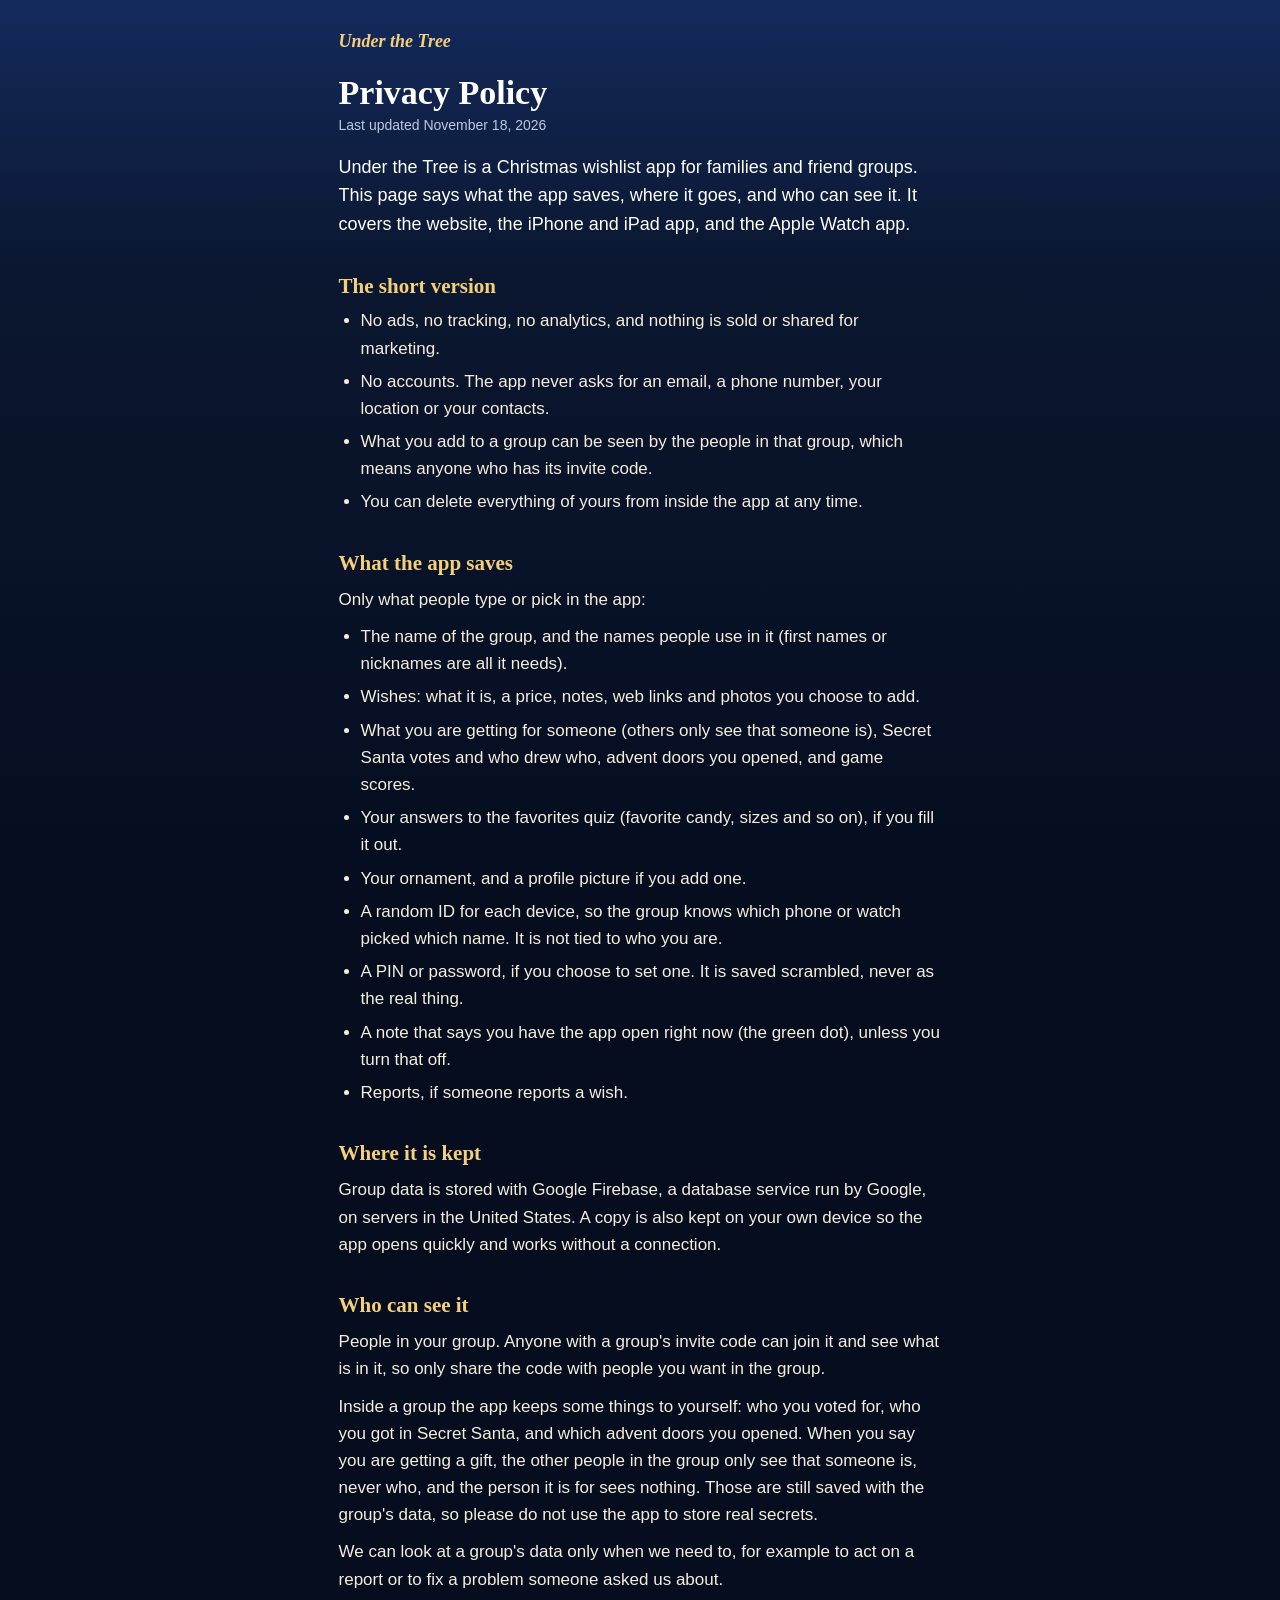
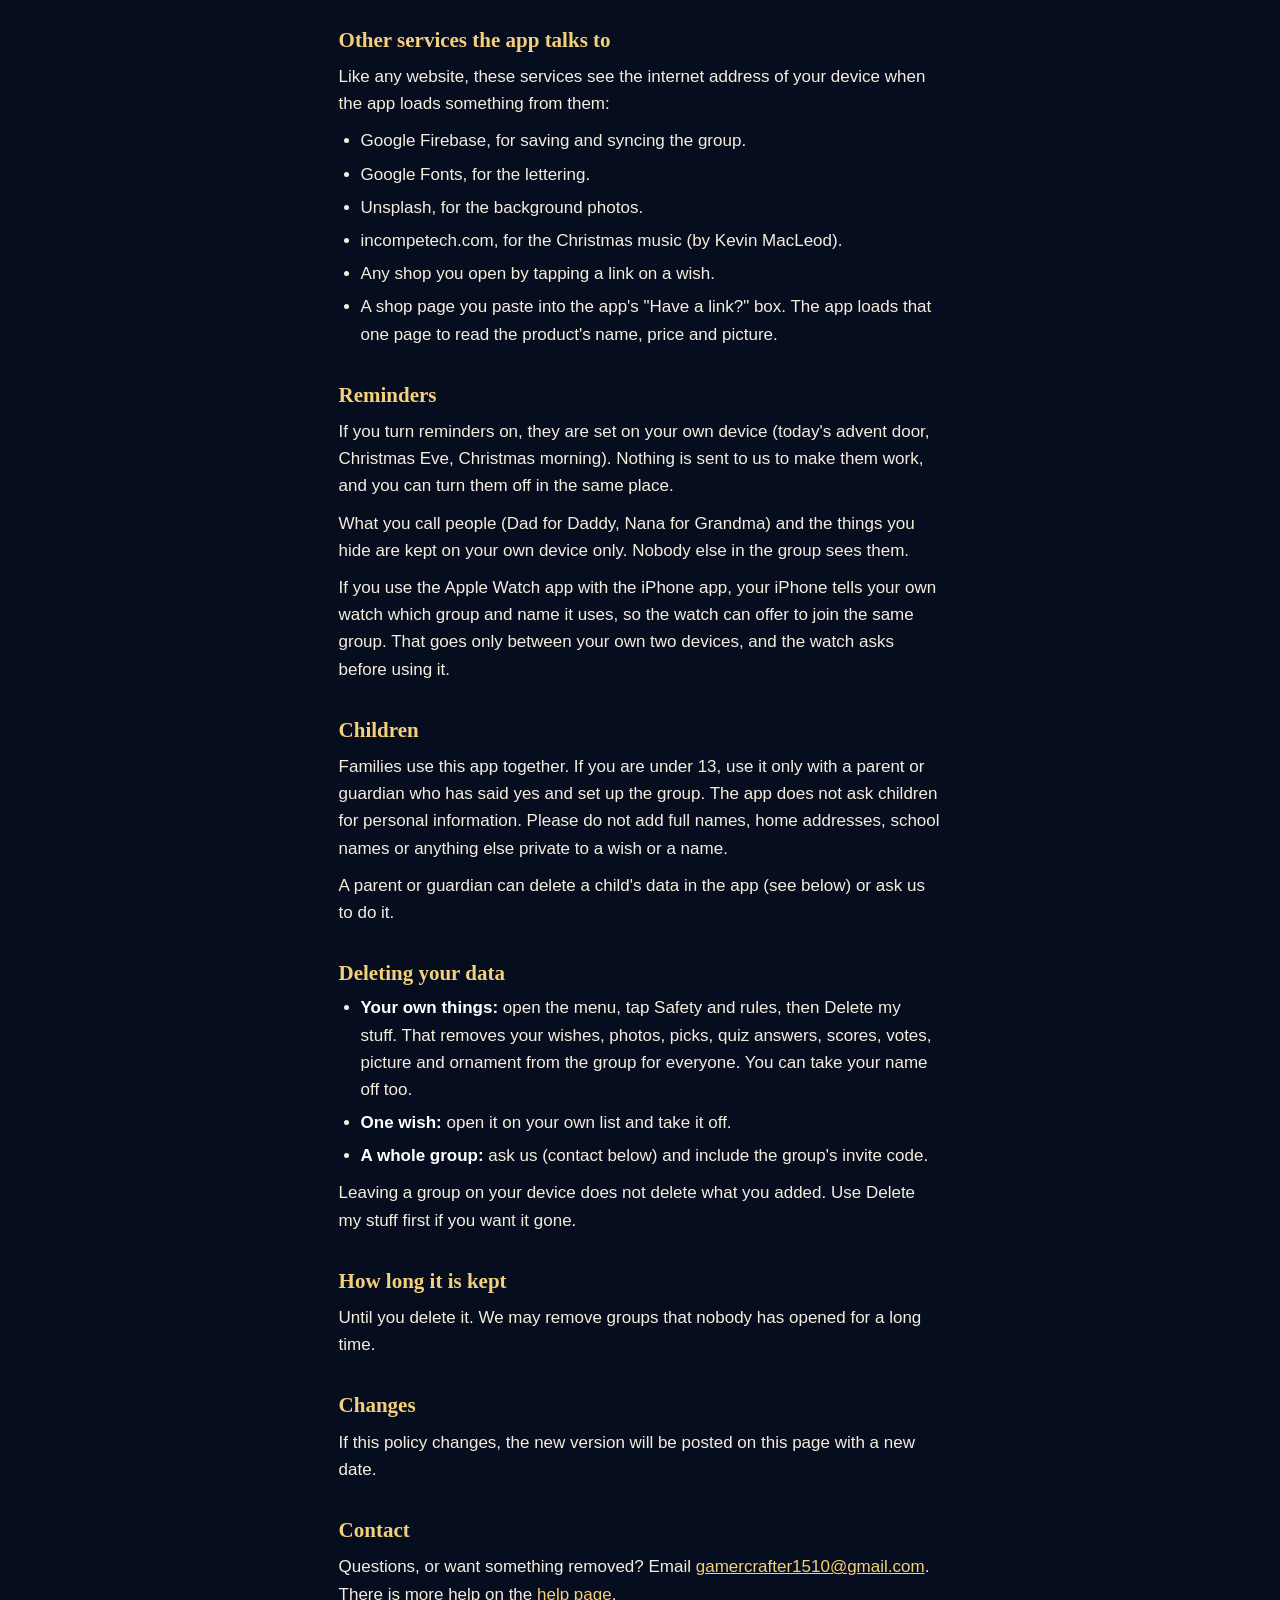
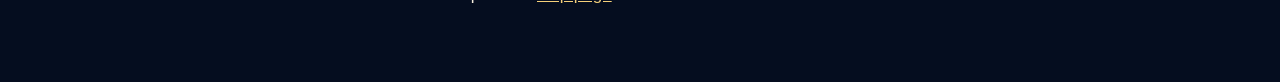
==== commit e1716b8c: "Privacy page: what you are getting for someone Co-Authored-By: Claude Sonnet 5.5 <noreply@anthropic." ====
--- a/privacy.html
+++ b/privacy.html
@@ -28,7 +28,7 @@
 <ul>
 <li>The name of the group, and the names people use in it (first names or nicknames are all it needs).</li>
 <li>Wishes: what it is, a price, notes, web links and photos you choose to add.</li>
-<li>Picks (what you plan to give), Secret Santa votes and who drew who, advent doors you opened, and game scores.</li>
+<li>What you are getting for someone (others only see that someone is), Secret Santa votes and who drew who, advent doors you opened, and game scores.</li>
 <li>Your answers to the favorites quiz (favorite candy, sizes and so on), if you fill it out.</li>
 <li>Your ornament, and a profile picture if you add one.</li>
 <li>A random ID for each device, so the group knows which phone or watch picked which name. It is not tied to who you are.</li>
@@ -42,7 +42,7 @@
 
 <h2>Who can see it</h2>
 <p>People in your group. Anyone with a group's invite code can join it and see what is in it, so only share the code with people you want in the group.</p>
-<p>Inside a group the app keeps some things to yourself: your picks, who you voted for, who you got in Secret Santa, and which advent doors you opened. Picks are shown to the people they were for only if every person in the group votes yes to the reveal after Christmas. Those are still saved with the group's data, so please do not use the app to store real secrets.</p>
+<p>Inside a group the app keeps some things to yourself: who you voted for, who you got in Secret Santa, and which advent doors you opened. When you say you are getting a gift, the other people in the group only see that someone is, never who, and the person it is for sees nothing. Those are still saved with the group's data, so please do not use the app to store real secrets.</p>
 <p>We can look at a group's data only when we need to, for example to act on a report or to fix a problem someone asked us about.</p>
 
 <h2>Other services the app talks to</h2>
